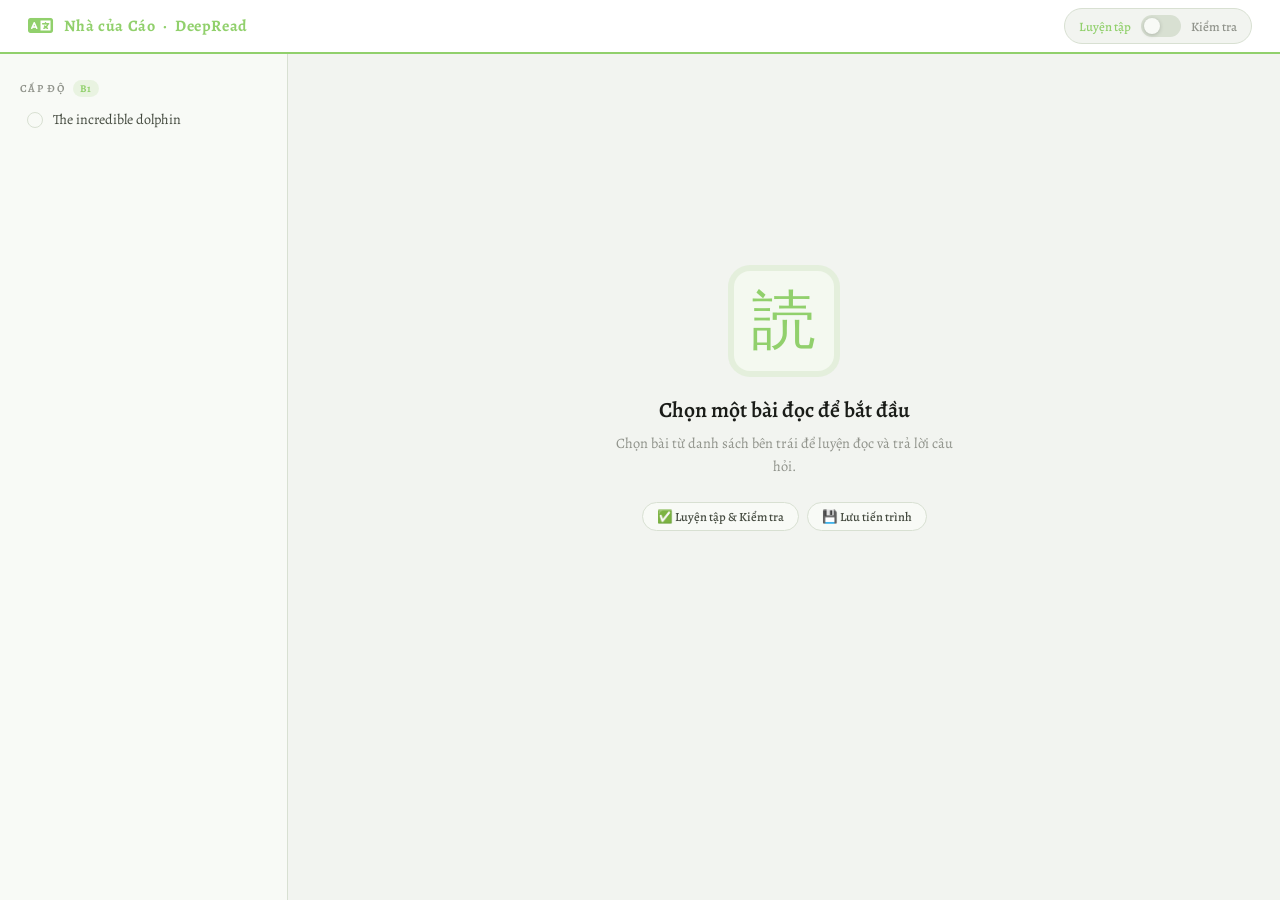
==== DeepRead/index.html @ 91768844 "DeepRead" ====
<!DOCTYPE html>
<html>
<head>
  <meta charset="UTF-8" />
  <meta name="viewport" content="width=device-width, initial-scale=1.0" />
  <title>DeepRead  — Nhà của Cáo</title>

  <link rel="preconnect" href="https://fonts.googleapis.com" />
  <link rel="preconnect" href="https://fonts.gstatic.com" crossorigin />
  <link rel="icon" type="image/x-icon" href="/path/to/favicon.ico">
  <link href="https://fonts.googleapis.com/css2?family=Alegreya:ital,wght@0,400..900;1,400..900&display=swap" rel="stylesheet">
  <link rel="stylesheet" href="https://cdnjs.cloudflare.com/ajax/libs/font-awesome/6.5.0/css/all.min.css" />
  <link rel="stylesheet" href="style.css" />
</head>
<body>

  <!-- ===== HEADER ===== -->
  <header class="app-header">
      <!-- Logo + tên ứng dụng -->
      <div class="header-brand">
        <i class="fa-solid fa-language gate-icon"></i>
        Nhà của Cáo &nbsp;·&nbsp; DeepRead
      </div>

      <!-- Công tắc chế độ học -->
      <div class="mode-switcher">
        <span class="mode-label" id="label-practice">Luyện tập</span>
        <label class="toggle-switch" aria-label="Chuyển chế độ học">
          <input type="checkbox" id="mode-toggle" />
          <span class="toggle-track">
            <span class="toggle-thumb"></span>
          </span>
        </label>
        <span class="mode-label" id="label-exam">Kiểm tra</span>
      </div>
  </header>

  <!-- ===== LAYOUT CHÍNH ===== -->
  <div class="app-layout">

    <!-- ===== SIDEBAR TRÁI ===== -->
    <aside class="sidebar" id="sidebar">
      <!-- Trạng thái đang tải -->
      <div class="sidebar-loading" id="sidebar-loading">
        <div class="skeleton-group">
          <div class="skeleton skeleton-label"></div>
          <div class="skeleton skeleton-item"></div>
          <div class="skeleton skeleton-item"></div>
        </div>
        <div class="skeleton-group">
          <div class="skeleton skeleton-label"></div>
          <div class="skeleton skeleton-item"></div>
          <div class="skeleton skeleton-item"></div>
        </div>
      </div>

      <!-- Danh sách bài đọc theo cấp độ (được render bởi JS) -->
      <nav class="sidebar-nav" id="sidebar-nav" hidden></nav>
    </aside>

    <!-- ===== NỘI DUNG CHÍNH ===== -->
    <main class="main-content" id="main-content">

      <!-- Skeleton loader độc lập — hiện khi đang tải bài, ẩn sau đó -->
      <!-- QUAN TRỌNG: div này tách biệt với #reading-area để không phá cấu trúc DOM bên trong -->
      <div class="reading-loader-wrap" id="reading-loader" hidden>
        <div style="max-width:800px;margin:0 auto;display:flex;flex-direction:column;gap:16px;">
          <div style="display:flex;align-items:center;gap:12px;">
            <div class="skeleton" style="height:24px;width:48px;border-radius:99px;"></div>
            <div class="skeleton" style="height:24px;width:200px;border-radius:6px;"></div>
          </div>
          <div class="card" style="padding:28px 32px;">
            <div class="skeleton" style="height:13px;margin-bottom:14px;border-radius:4px;"></div>
            <div class="skeleton" style="height:13px;width:94%;margin-bottom:14px;border-radius:4px;"></div>
            <div class="skeleton" style="height:13px;width:88%;margin-bottom:14px;border-radius:4px;"></div>
            <div class="skeleton" style="height:13px;width:96%;border-radius:4px;"></div>
          </div>
          <div class="card" style="padding:24px 28px;">
            <div class="skeleton" style="height:10px;width:60px;margin-bottom:14px;border-radius:4px;"></div>
            <div class="skeleton" style="height:14px;width:80%;margin-bottom:18px;border-radius:4px;"></div>
            <div class="skeleton" style="height:44px;margin-bottom:8px;border-radius:8px;"></div>
            <div class="skeleton" style="height:44px;margin-bottom:8px;border-radius:8px;"></div>
            <div class="skeleton" style="height:44px;border-radius:8px;"></div>
          </div>
        </div>
      </div>

      <!-- Màn hình chào (hiển thị khi chưa chọn bài) -->
      <div class="welcome-screen" id="welcome-screen">
        <div class="welcome-icon">読</div>
        <h2 class="welcome-heading">Chọn một bài đọc để bắt đầu</h2>
        <p class="welcome-sub">Chọn bài từ danh sách bên trái để luyện đọc và trả lời câu hỏi.</p>
        <div class="welcome-chips">
          <span class="chip">✅ Luyện tập & Kiểm tra</span>
          <span class="chip">💾 Lưu tiến trình</span>
        </div>
      </div>

      <!-- Khu vực bài đọc (ẩn cho tới khi chọn bài) -->
      <div class="reading-area" id="reading-area" style="display: none;">

        <div class="reading-text-section">
          <!-- Thẻ thông tin bài đọc -->
          <div class="reading-meta-bar" id="reading-meta-bar">
            <span class="reading-level-badge" id="reading-level-badge"></span>
            <h1 class="reading-title" id="reading-title"></h1>
          </div>

          <!-- Thẻ nội dung bài đọc -->
          <div class="card reading-card" id="reading-card">
            <div class="reading-body" id="reading-body"></div>
          </div>
        </div>

        <div class="reading-question-section">
          <!-- Khu vực câu hỏi -->
          <div class="questions-section" id="questions-section"></div>

          <!-- Nút Nộp bài (chỉ hiện ở chế độ Kiểm tra) -->
          <div class="submit-bar" id="submit-bar" hidden>
            <button class="btn btn-submit" id="submit-btn" onclick="handleSubmitExam()">
              <span>Nộp bài</span>
              <svg width="18" height="18" viewBox="0 0 24 24" fill="none" stroke="currentColor" stroke-width="2.5" stroke-linecap="round" stroke-linejoin="round"><polyline points="20 6 9 17 4 12"/></svg>
            </button>
          </div>

          <!-- Kết quả tổng quát (chế độ Kiểm tra) -->
          <div class="result-summary card" id="result-summary" hidden>
            <div class="result-icon" id="result-icon"></div>
            <div class="result-text">
              <p class="result-score" id="result-score"></p>
              <p class="result-message" id="result-message"></p>
            </div>
          </div>
        </div>

      </div>
    </main>
  </div>

  <script src="script.js"></script>
</body>
</html>
---- DeepRead/style.css ----
/* =====================================================
   style.css — Giao diện ứng dụng Luyện Đọc Tiếng Nhật
   Phong cách: Minimalist hiện đại, accent Coral
   ===================================================== */

/* ─── BIẾN THIẾT KẾ ─────────────────────────────────── */
:root {
  --coral:         #91D06C;        /* Màu chủ đạo mới */
  --coral-dark:    #76B84F;        /* Xanh đậm hơn một chút để hover */
  --coral-light:   #F4F9F0;        /* Xanh cực nhạt làm nền nhấn (rất nhẹ) */
  --coral-muted:   rgba(145, 208, 108, 0.15);

  --bg:            #F2F4F0;        /* Chỉnh nhẹ tone nền sang hướng hơi xanh/vàng cho ấm */
  --surface:       #F8FAF6;        
  --card-bg:       #ffffff;
  --border:        #D8E0D2;        /* Border hơi ám xanh nhẹ để tiệp màu */
  --shadow-sm:     0 1px 4px rgba(0,0,0,.06), 0 4px 16px rgba(0,0,0,.05);
  --shadow-md:     0 2px 8px rgba(0,0,0,.07), 0 8px 32px rgba(0,0,0,.07);

  --text-primary:   #1A1C18;       /* Text tối đậm hơn một chút */
  --text-secondary: #43493E;
  --text-muted:     #90938B;

  --sidebar-w:    288px;          /* Chiều rộng cố định của sidebar */
  --header-h:     54px;

  --radius-sm:    6px;
  --radius-md:    10px;
  --radius-lg:    16px;

  --font-ui:      'Alegreya', sans-serif;
  --font-jp:      'Alegreya', sans-serif;

  --transition:   .18s cubic-bezier(.4,0,.2,1);
}

/* ─── RESET & BASE ──────────────────────────────────── */
*, *::before, *::after { box-sizing: border-box; margin: 0; padding: 0; }

html { font-size: 16px; -webkit-font-smoothing: antialiased; }

body {
  font-family: var(--font-ui);
  background: var(--bg);
  color: var(--text-primary);
  min-height: 100vh;
  display: flex;
  flex-direction: column;
}

/* ─── HEADER ────────────────────────────────────────── */
.app-header {
  height: var(--header-h);
  display: flex;
  align-items: center;
  justify-content: space-between;
  padding: 0 28px;
  background: var(--card-bg);
  border-bottom: 2px solid var(--coral);
  flex-shrink: 0;
  z-index: 10;
}

.header-inner {
  max-width: 100%;
  height: 100%;
  display: flex;
  align-items: center;
  justify-content: space-between;
  padding: 0 28px;
}

/* Logo + tên */
.header-brand {
  display: flex;
  align-items: center;
  gap: 10px;
  color: var(--coral);
  font-weight: 700;
  font-size: 16px;
  letter-spacing: 0.04em;
}

.header-brand .gate-icon {
  font-size: 20px;
}

/* ─── CÔNG TẮC CHẾ ĐỘ ──────────────────────────────── */
.mode-switcher {
  display: flex;
  align-items: center;
  gap: 10px;
  background: var(--bg);
  padding: 6px 14px;
  border-radius: 99px;
  border: 1px solid var(--border);
}

.mode-label {
  font-size: .8rem;
  font-weight: 500;
  color: var(--text-muted);
  transition: color var(--transition);
  user-select: none;
  cursor: default;
}

/* Làm nổi nhãn đang hoạt động */
#label-practice { color: var(--coral); }
body.exam-mode #label-practice { color: var(--text-muted); }
body.exam-mode #label-exam     { color: var(--coral); }

/* Toggle switch kiểu iOS */
.toggle-switch { position: relative; cursor: pointer; }
.toggle-switch input { opacity: 0; width: 0; height: 0; position: absolute; }

.toggle-track {
  display: block;
  width: 40px;
  height: 22px;
  border-radius: 99px;
  background: var(--border);
  position: relative;
  transition: background var(--transition);
}

.toggle-thumb {
  position: absolute;
  top: 3px;
  left: 3px;
  width: 16px;
  height: 16px;
  border-radius: 50%;
  background: var(--surface);
  box-shadow: 0 1px 4px rgba(0,0,0,.2);
  transition: transform var(--transition), background var(--transition);
}

.toggle-switch input:checked ~ .toggle-track {
  background: var(--coral);
}
.toggle-switch input:checked ~ .toggle-track .toggle-thumb {
  transform: translateX(18px);
}

/* ─── BỐ CỤC CHÍNH ──────────────────────────────────── */
.app-layout {
  display: flex;
  flex: 1;
  height: calc(100vh - var(--header-h));
  max-height: calc(100vh - var(--header-h));
  overflow: hidden;
}

/* ─── SIDEBAR ───────────────────────────────────────── */
.sidebar {
  width: var(--sidebar-w);
  flex-shrink: 0;
  background: var(--surface);
  border-right: 1px solid var(--border);
  overflow-y: auto;
  padding: 20px 0;
  scrollbar-width: thin;
  scrollbar-color: var(--border) transparent;
}

.sidebar::-webkit-scrollbar { width: 4px; }
.sidebar::-webkit-scrollbar-thumb { background: var(--border); border-radius: 4px; }

/* ── Skeleton loading ── */
.sidebar-loading { padding: 12px 20px; }

.skeleton-group { margin-bottom: 24px; }

.skeleton {
  background: linear-gradient(90deg, #efefef 25%, #fafafa 50%, #efefef 75%);
  background-size: 200% 100%;
  animation: shimmer 1.4s infinite;
  border-radius: 4px;
}

@keyframes shimmer {
  0%   { background-position: 200% 0; }
  100% { background-position: -200% 0; }
}

.skeleton-label { height: 10px; width: 60%; margin-bottom: 10px; }
.skeleton-item  { height: 32px; margin-bottom: 6px; border-radius: var(--radius-sm); }

/* ── Nhóm cấp độ ── */
.level-group { margin-bottom: 8px; }

.level-heading {
  display: flex;
  align-items: center;
  gap: 8px;
  padding: 6px 20px 4px;
  font-size: .68rem;
  font-weight: 600;
  letter-spacing: .12em;
  text-transform: uppercase;
  color: var(--text-muted);
}

.level-badge-tag {
  display: inline-flex;
  align-items: center;
  justify-content: center;
  padding: 1px 7px;
  background: var(--coral-muted);
  color: var(--coral);
  border-radius: 99px;
  font-size: .65rem;
  font-weight: 700;
  letter-spacing: .06em;
}

/* ── Mỗi bài đọc trong sidebar ── */
.lesson-item {
  display: flex;
  align-items: center;
  gap: 10px;
  padding: 9px 20px 9px 24px;
  cursor: pointer;
  border-left: 3px solid transparent;
  transition: background var(--transition), border-color var(--transition);
  font-size: .88rem;
  color: var(--text-secondary);
  font-weight: 400;
  line-height: 1.35;
  font-family: var(--font-jp);
}

.lesson-item:hover {
  background: var(--coral-light);
  color: var(--coral-dark);
}

.lesson-item.active {
  background: var(--coral-light);
  border-left-color: var(--coral);
  color: var(--coral-dark);
  font-weight: 500;
}

/* Icon hoàn thành */
.lesson-check {
  flex-shrink: 0;
  width: 16px;
  height: 16px;
  border-radius: 50%;
  border: 1.5px solid var(--border);
  display: flex;
  align-items: center;
  justify-content: center;
  font-size: .55rem;
  color: transparent;
  transition: all var(--transition);
}

.lesson-item.completed .lesson-check {
  background: #4caf89;
  border-color: #4caf89;
  color: #fff;
}

.lesson-item.completed .lesson-check::after { content: '✓'; }

/* ─── NỘI DUNG CHÍNH ─────────────────────────────────── */
.main-content {
  max-height: calc(100vh - var(--header-h));
  flex: 1;
  overflow-y: auto;
  padding: 32px 40px;
  scrollbar-width: thin;
  scrollbar-color: var(--border) transparent;
}

.main-content::-webkit-scrollbar { width: 5px; }
.main-content::-webkit-scrollbar-thumb { background: var(--border); border-radius: 4px; }

/* ─── MÀN HÌNH CHÀO ─────────────────────────────────── */
.welcome-screen {
  display: flex;
  flex-direction: column;
  align-items: center;
  justify-content: center;
  min-height: 70vh;
  text-align: center;
  animation: fadeUp .5s ease;
}

.welcome-icon {
  font-family: var(--font-jp);
  font-size: 4rem;
  width: 100px;
  height: 100px;
  display: flex;
  align-items: center;
  justify-content: center;
  background: var(--coral-light);
  color: var(--coral);
  border-radius: var(--radius-lg);
  margin-bottom: 24px;
  box-shadow: 0 0 0 6px var(--coral-muted);
}

.welcome-heading {
  font-size: 1.35rem;
  font-weight: 600;
  color: var(--text-primary);
  margin-bottom: 8px;
}

.welcome-sub {
  color: var(--text-muted);
  font-size: .9rem;
  max-width: 340px;
  margin-bottom: 24px;
  line-height: 1.6;
}

.welcome-chips {
  display: flex;
  gap: 8px;
  flex-wrap: wrap;
  justify-content: center;
}

.chip {
  background: var(--surface);
  border: 1px solid var(--border);
  border-radius: 99px;
  padding: 5px 14px;
  font-size: .78rem;
  color: var(--text-secondary);
  font-weight: 500;
}

/* ─── CARD ──────────────────────────────────────────── */
.card {
  background: var(--surface);
  border-radius: var(--radius-lg);
  box-shadow: var(--shadow-sm);
  border: 1px solid var(--border);
  padding: 28px 32px;
  margin-bottom: 20px;
  animation: fadeUp .35s ease;
}

/* ─── KHU VỰC BÀI ĐỌC ───────────────────────────────── */
.reading-area { 
  display: flex; 
  gap: 32px;
  align-items: center;
  max-width: 1000px; 
  margin: 0 auto; 
  max-height: calc(100vh - var(--header-h) - 64px); /* Trừ header và padding */
}

.reading-text-section {
  width: 50%;
  max-height: calc(100vh - var(--header-h) - 64px);
  overflow-y: auto;
  scrollbar-width: none; /* Ẩn scrollbar mặc định */
  scrollbar-color: var(--border) transparent;
}

.reading-question-section {
  width: 50%;
  max-height: calc(100vh - var(--header-h) - 64px);
  overflow-y: auto;
  scrollbar-width: none; /* Ẩn scrollbar mặc định */
  scrollbar-color: var(--border) transparent;
}

.reading-meta-bar {
  display: flex;
  align-items: center;
  gap: 12px;
  margin-bottom: 16px;
  animation: fadeUp .3s ease;
}

.reading-level-badge {
  display: inline-flex;
  align-items: center;
  padding: 3px 12px;
  background: var(--coral);
  color: #fff;
  border-radius: 99px;
  font-size: .72rem;
  font-weight: 700;
  letter-spacing: .08em;
  flex-shrink: 0;
}

.reading-title {
  font-family: var(--font-jp);
  font-size: 1.3rem;
  font-weight: 700;
  color: var(--text-primary);
}

/* Nội dung bài đọc tiếng Nhật */
.reading-body {
  font-family: var(--font-jp);
  font-size: 1rem;
  line-height: 2.2;   /* Tăng khoảng cách dòng để thẻ ruby không chồng chéo */
  color: var(--text-primary);
}

.reading-body ruby { ruby-position: over; }
.reading-body rt {
  font-family: var(--font-ui);
  font-size: .58em;
  color: var(--coral);
  font-weight: 500;
}

.reading-body p { margin-bottom: 1.2em; }
.reading-body p:last-child { margin-bottom: 0; }

/* ─── CÂU HỎI TRẮC NGHIỆM ───────────────────────────── */
.questions-section { margin-top: 4px; }

.question-card {
  /* kế thừa .card */
  transition: box-shadow var(--transition);
}

.question-number {
  font-size: .7rem;
  font-weight: 600;
  letter-spacing: .1em;
  text-transform: uppercase;
  color: var(--text-muted);
  margin-bottom: 8px;
}

.question-text {
  font-family: var(--font-jp);
  font-size: 1rem;
  font-weight: 500;
  color: var(--text-primary);
  line-height: 1.7;
  margin-bottom: 18px;
}

/* Danh sách đáp án */
.options-list {
  display: flex;
  flex-direction: column;
  gap: 8px;
}

.option-btn {
  display: flex;
  align-items: flex-start;
  gap: 12px;
  padding: 12px 16px;
  border: 1.5px solid var(--border);
  border-radius: var(--radius-md);
  background: var(--bg);
  cursor: pointer;
  text-align: left;
  font-family: var(--font-jp);
  font-size: .9rem;
  color: var(--text-secondary);
  line-height: 1.6;
  transition: border-color var(--transition), background var(--transition), color var(--transition), transform var(--transition);
}

.option-btn:hover:not(:disabled) {
  border-color: var(--coral);
  background: var(--coral-light);
  color: var(--coral-dark);
  transform: translateX(2px);
}

.option-key {
  flex-shrink: 0;
  width: 24px;
  height: 24px;
  border-radius: 6px;
  background: var(--border);
  color: var(--text-secondary);
  font-family: var(--font-ui);
  font-size: .75rem;
  font-weight: 600;
  display: flex;
  align-items: center;
  justify-content: center;
  transition: background var(--transition), color var(--transition);
}

/* Trạng thái đáp án đúng */
.option-btn.correct {
  border-color: #4caf89;
  background: #f0fdf6;
  color: #1a6646;
}
.option-btn.correct .option-key {
  background: #4caf89;
  color: #fff;
}

/* Trạng thái đáp án sai */
.option-btn.wrong {
  border-color: #f08080;
  background: #fff5f5;
  color: #b83232;
}
.option-btn.wrong .option-key {
  background: #f08080;
  color: #fff;
}

/* Đáp án bị vô hiệu hóa sau khi trả lời */
.option-btn:disabled { cursor: default; transform: none; }

/* Hộp giải thích */
.explanation-box {
  display: flex;
  gap: 12px;
  margin-top: 14px;
  padding: 14px 16px;
  border-radius: var(--radius-md);
  background: #fffbf0;
  border: 1px solid #fde58a;
  animation: fadeUp .3s ease;
}

.explanation-icon { font-size: 1.1rem; flex-shrink: 0; margin-top: 1px; }

.explanation-text {
  font-size: .85rem;
  color: #6b5a1e;
  line-height: 1.65;
  font-weight: 400;
}

/* Nhãn kết quả nhanh (chế độ Luyện tập) */
.quick-result {
  display: inline-flex;
  align-items: center;
  gap: 6px;
  padding: 5px 12px;
  border-radius: 99px;
  font-size: .78rem;
  font-weight: 600;
  margin-top: 12px;
}
.quick-result.correct { background: #edfdf5; color: #1a6646; }
.quick-result.wrong   { background: #fff5f5; color: #b83232; }

/* ─── NÚT NỘP BÀI ───────────────────────────────────── */
.submit-bar {
  display: flex;
  justify-content: flex-end;
  margin: 8px 0 20px;
}

.btn {
  display: inline-flex;
  align-items: center;
  gap: 8px;
  padding: 11px 24px;
  border: none;
  border-radius: var(--radius-sm);
  font-family: var(--font-ui);
  font-size: .9rem;
  font-weight: 600;
  cursor: pointer;
  transition: background var(--transition), transform var(--transition), box-shadow var(--transition);
}

.btn-submit {
  background: var(--coral);
  color: #fff;
  box-shadow: 0 2px 12px rgba(255,127,102,.35);
}

.btn-submit:hover {
  background: var(--coral-dark);
  transform: translateY(-1px);
  box-shadow: 0 4px 18px rgba(255,127,102,.4);
}

.btn-submit:active { transform: translateY(0); }

/* ─── KẾT QUẢ TỔNG QUÁT ─────────────────────────────── */
.result-summary {
  display: flex;
  align-items: center;
  gap: 20px;
  animation: fadeUp .4s ease;
}

.result-icon {
  font-size: 2.4rem;
  flex-shrink: 0;
}

.result-score {
  font-size: 1.3rem;
  font-weight: 700;
  color: var(--text-primary);
  margin-bottom: 4px;
}

.result-message {
  font-size: .88rem;
  color: var(--text-secondary);
}

/* ─── ANIMATIONS ────────────────────────────────────── */
@keyframes fadeUp {
  from { opacity: 0; transform: translateY(10px); }
  to   { opacity: 1; transform: translateY(0); }
}

/* ─── RESPONSIVE ────────────────────────────────────── */
@media (max-width: 768px) {
  :root { --sidebar-w: 220px; }

  .main-content { padding: 20px 18px; }

  .card { padding: 20px 18px; }

  .header-title-vi { display: none; }

  .mode-switcher { padding: 5px 10px; }

  .mode-label { font-size: .75rem; }
}

/* ─── SKELETON LOADER ĐỘC LẬP ───────────────────────── */
/* Nằm song song với #reading-area, không bao giờ xóa DOM bên trong reading-area */
.reading-loader-wrap {
  padding: 32px 40px;
  animation: fadeUp .3s ease;
}

@media (max-width: 768px) {
  .reading-loader-wrap { padding: 20px 18px; }
}

@media (max-width: 560px) {
  .app-layout { flex-direction: column; }

  .sidebar {
    width: 100%;
    height: auto;
    border-right: none;
    border-bottom: 1px solid var(--border);
    overflow-y: visible;
    max-height: 220px;
    overflow-y: auto;
  }
}
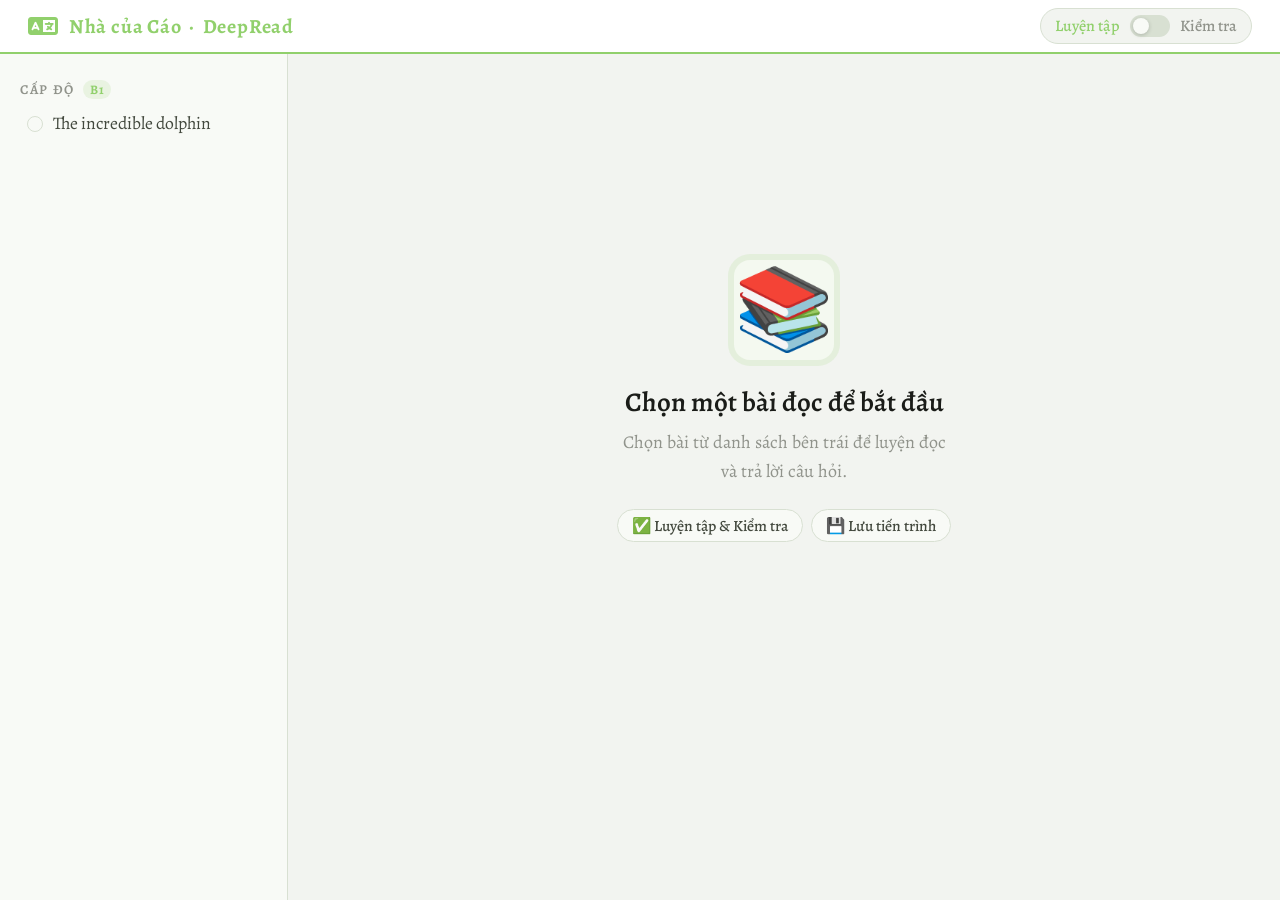
==== commit 50b820c7: "Fix style for deep read" ====
--- a/DeepRead/index.html
+++ b/DeepRead/index.html
@@ -87,7 +87,7 @@
 
       <!-- Màn hình chào (hiển thị khi chưa chọn bài) -->
       <div class="welcome-screen" id="welcome-screen">
-        <div class="welcome-icon">読</div>
+        <div class="welcome-icon">📚</div>
         <h2 class="welcome-heading">Chọn một bài đọc để bắt đầu</h2>
         <p class="welcome-sub">Chọn bài từ danh sách bên trái để luyện đọc và trả lời câu hỏi.</p>
         <div class="welcome-chips">
--- a/DeepRead/style.css
+++ b/DeepRead/style.css
@@ -37,7 +37,7 @@
 /* ─── RESET & BASE ──────────────────────────────────── */
 *, *::before, *::after { box-sizing: border-box; margin: 0; padding: 0; }
 
-html { font-size: 16px; -webkit-font-smoothing: antialiased; }
+html { font-size: 20px; -webkit-font-smoothing: antialiased; }
 
 body {
   font-family: var(--font-ui);
@@ -77,12 +77,12 @@
   gap: 10px;
   color: var(--coral);
   font-weight: 700;
-  font-size: 16px;
+  font-size: 20px;
   letter-spacing: 0.04em;
 }
 
 .header-brand .gate-icon {
-  font-size: 20px;
+  font-size: 24px;
 }
 
 /* ─── CÔNG TẮC CHẾ ĐỘ ──────────────────────────────── */
